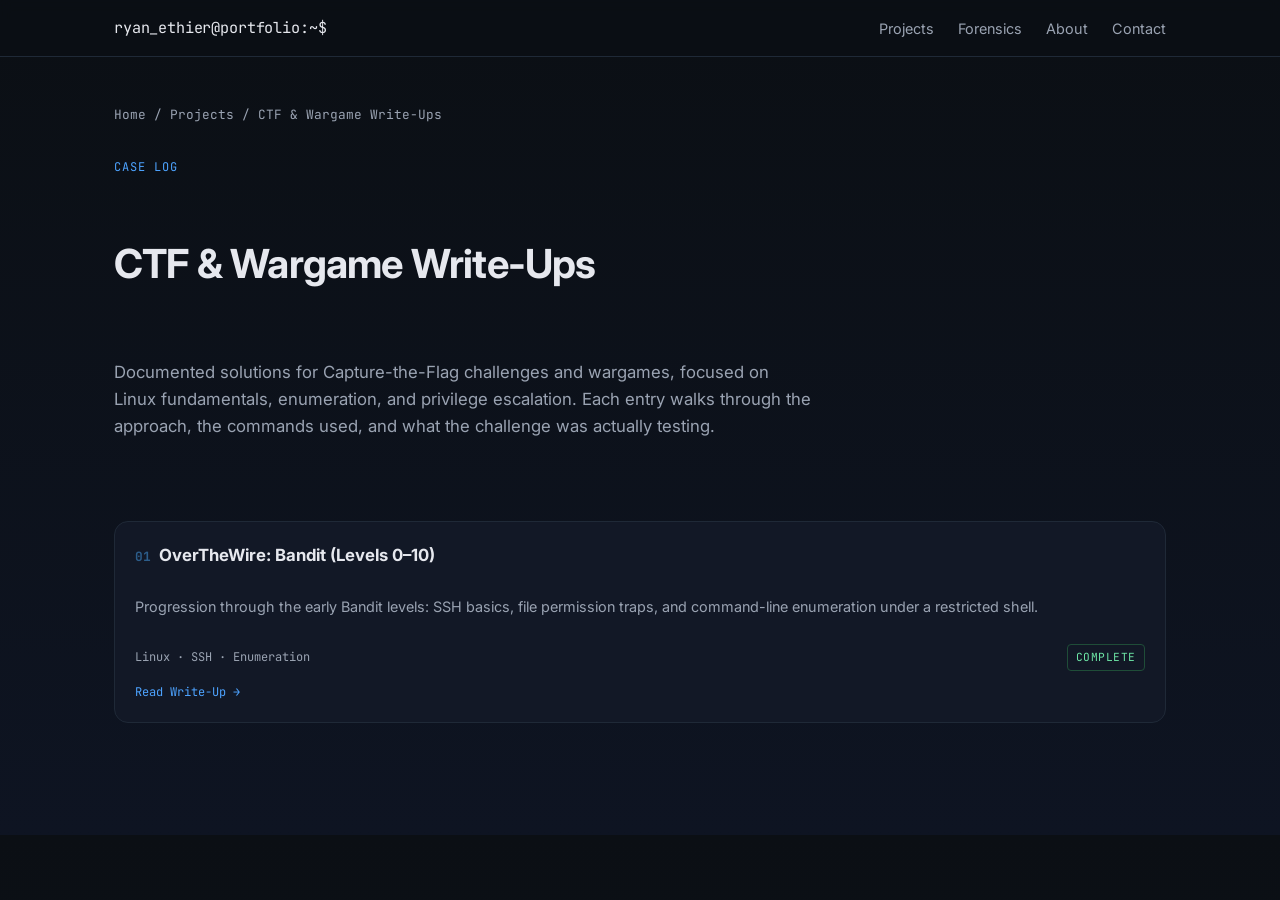
==== projects/ctf-writeups/index.html @ 8c74f714 "Fix nested folder structure" ====
<!DOCTYPE html>
<html lang="en">
<head>
<meta charset="UTF-8" />
<meta name="viewport" content="width=device-width, initial-scale=1.0" />
<title>CTF & Wargame Write-Ups | Ryan Ethier</title>
<meta name="description" content="Capture-the-Flag and wargame write-ups covering Linux privilege escalation, enumeration, and exploitation fundamentals." />
<link rel="icon" type="image/svg+xml" href="../../assets/favicon.svg" />
<link rel="preconnect" href="https://fonts.googleapis.com">
<link rel="preconnect" href="https://fonts.gstatic.com" crossorigin>
<link href="https://fonts.googleapis.com/css2?family=Inter:wght@300;400;500;600;700&family=JetBrains+Mono:wght@400;500&display=swap" rel="stylesheet">
<link rel="stylesheet" href="../../assets/style.css" />
</head>
<body>

<nav class="sitenav">
  <div class="container">
    <a href="../../index.html" class="brand">ryan_ethier@portfolio:~$</a>
    <ul>
      <li><a href="../../index.html#projects">Projects</a></li>
      <li><a href="../../index.html#forensics">Forensics</a></li>
      <li><a href="../../index.html#about">About</a></li>
      <li><a href="../../index.html#contact">Contact</a></li>
    </ul>
  </div>
</nav>

<div class="container">

<div class="breadcrumb"><a href="../../index.html">Home</a> / Projects / CTF &amp; Wargame Write-Ups</div>

<header>
  <span class="eyebrow">Case Log</span>
  <h1>CTF & Wargame Write-Ups</h1>
  <p>
    Documented solutions for Capture-the-Flag challenges and wargames, focused on Linux fundamentals,
    enumeration, and privilege escalation. Each entry walks through the approach, the commands used, and
    what the challenge was actually testing.
  </p>
</header>

<section>
  <div class="grid">

    <!--
      TEMPLATE ENTRY — duplicate this block for each write-up.
      Link href should point to a new page, e.g. bandit-level0-5.html
    -->
    <div class="card">
      <h3><span class="case-no">01</span> OverTheWire: Bandit (Levels 0&ndash;10)</h3>
      <p>
        Progression through the early Bandit levels: SSH basics, file permission traps, and command-line
        enumeration under a restricted shell.
      </p>
      <div class="meta">
        <span>Linux · SSH · Enumeration</span>
        <span class="status-tag done">Complete</span>
      </div>
      <div class="meta">
        <a href="bandit-0-10.html">Read Write-Up &rarr;</a>
      </div>
    </div>

  </div>
</section>

</div>
</body>
</html>
---- assets/style.css ----
:root {
  --bg: #0b0f14;
  --panel: #121826;
  --text: #e6e8ee;
  --muted: #9aa3b2;
  --accent: #4da3ff;
  --accent-dim: #2c5d8a;
  --border: #1f2937;
  --mono: 'JetBrains Mono', 'SFMono-Regular', Consolas, monospace;
}

* { box-sizing: border-box; }

html { scroll-behavior: smooth; }

body {
  margin: 0;
  font-family: 'Inter', system-ui, -apple-system, BlinkMacSystemFont, sans-serif;
  background: linear-gradient(180deg, #0b0f14, #0e1422);
  color: var(--text);
  line-height: 1.6;
}

a { color: var(--accent); text-decoration: none; }
a:hover { text-decoration: underline; }
a:focus-visible, button:focus-visible {
  outline: 2px solid var(--accent);
  outline-offset: 3px;
}

.container {
  max-width: 1100px;
  margin: 0 auto;
  padding: 3rem 1.5rem;
}

/* ---- Nav ---- */
nav.sitenav {
  border-bottom: 1px solid var(--border);
  background: rgba(11, 15, 20, 0.85);
  backdrop-filter: blur(6px);
  position: sticky;
  top: 0;
  z-index: 10;
}
nav.sitenav .container {
  padding: 1rem 1.5rem;
  display: flex;
  justify-content: space-between;
  align-items: center;
}
nav.sitenav .brand {
  font-family: var(--mono);
  font-size: 0.95rem;
  color: var(--text);
  letter-spacing: -0.01em;
}
nav.sitenav .brand:hover { text-decoration: none; color: var(--accent); }
nav.sitenav ul {
  list-style: none;
  display: flex;
  gap: 1.5rem;
  margin: 0;
  padding: 0;
  font-size: 0.9rem;
}
nav.sitenav a { color: var(--muted); }
nav.sitenav a:hover, nav.sitenav a.active { color: var(--text); }

/* ---- Header / Hero ---- */
header {
  display: grid;
  grid-template-columns: 1fr;
  gap: 1.25rem;
  margin-bottom: 4rem;
}
header h1 {
  font-size: 2.5rem;
  font-weight: 700;
  letter-spacing: -0.02em;
}
header p { max-width: 700px; color: var(--muted); font-size: 1.05rem; }

.badges { display: flex; flex-wrap: wrap; gap: 0.5rem; }
.badge {
  border: 1px solid var(--border);
  background: rgba(255,255,255,0.03);
  padding: 0.35rem 0.6rem;
  border-radius: 999px;
  font-size: 0.75rem;
  color: var(--muted);
  font-family: var(--mono);
}

.hero-actions { display: flex; gap: 0.75rem; flex-wrap: wrap; margin-top: 0.5rem; }
.btn {
  display: inline-block;
  padding: 0.6rem 1.1rem;
  border-radius: 8px;
  font-size: 0.9rem;
  font-weight: 500;
  border: 1px solid var(--border);
}
.btn:hover { text-decoration: none; }
.btn-primary {
  background: var(--accent);
  color: #04101f;
  border-color: var(--accent);
}
.btn-primary:hover { background: #6bb4ff; }
.btn-secondary { color: var(--text); background: rgba(255,255,255,0.03); }
.btn-secondary:hover { border-color: var(--accent); color: var(--accent); }

/* ---- Sections ---- */
section { margin-bottom: 4rem; }
section h2 {
  font-size: 1.6rem;
  margin-bottom: 1.25rem;
  border-bottom: 1px solid var(--border);
  padding-bottom: 0.5rem;
}
.eyebrow {
  font-family: var(--mono);
  font-size: 0.75rem;
  color: var(--accent);
  letter-spacing: 0.08em;
  text-transform: uppercase;
  margin-bottom: 0.5rem;
  display: block;
}

.grid {
  display: grid;
  grid-template-columns: repeat(auto-fit, minmax(280px, 1fr));
  gap: 1.25rem;
}

.card {
  background: var(--panel);
  border: 1px solid var(--border);
  border-radius: 14px;
  padding: 1.25rem;
  display: flex;
  flex-direction: column;
  gap: 0.75rem;
  transition: transform 0.15s ease, box-shadow 0.15s ease;
}
.card:hover { transform: translateY(-2px); box-shadow: 0 10px 25px rgba(0,0,0,0.25); }
.card h3 { font-size: 1.05rem; margin: 0; display: flex; align-items: baseline; gap: 0.5rem; }
.card .case-no {
  font-family: var(--mono);
  color: var(--accent-dim);
  font-size: 0.8rem;
}
.card p { font-size: 0.9rem; color: var(--muted); }
.card ul { padding-left: 1.1rem; margin: 0.25rem 0 0.5rem; color: var(--muted); font-size: 0.85rem; }

.meta {
  margin-top: auto;
  display: flex;
  justify-content: space-between;
  align-items: center;
  font-size: 0.75rem;
  color: var(--muted);
  font-family: var(--mono);
}

.status-tag {
  font-family: var(--mono);
  font-size: 0.7rem;
  padding: 0.2rem 0.5rem;
  border-radius: 4px;
  border: 1px solid var(--border);
  text-transform: uppercase;
  letter-spacing: 0.05em;
}
.status-tag.done { color: #6ee7a7; border-color: #1f4d38; }
.status-tag.progress { color: #f5c563; border-color: #4d3e1f; }
.status-tag.planned { color: var(--muted); }

/* ---- Empty / placeholder state ---- */
.empty-card {
  border: 1px dashed var(--border);
  border-radius: 14px;
  padding: 1.75rem;
  color: var(--muted);
  font-size: 0.9rem;
  text-align: center;
}
.empty-card span { display: block; font-family: var(--mono); font-size: 0.75rem; color: var(--accent-dim); margin-bottom: 0.5rem; }

/* ---- Write-up / detail pages ---- */
.breadcrumb {
  font-family: var(--mono);
  font-size: 0.8rem;
  color: var(--muted);
  margin-bottom: 2rem;
}
.breadcrumb a { color: var(--muted); }
.breadcrumb a:hover { color: var(--accent); }

article.writeup h1 { font-size: 2rem; margin-bottom: 0.5rem; }
article.writeup .subtitle { color: var(--muted); margin-bottom: 2rem; }
article.writeup h2 { font-size: 1.25rem; margin-top: 2.5rem; }
article.writeup pre {
  background: #080b10;
  border: 1px solid var(--border);
  border-radius: 8px;
  padding: 1rem;
  overflow-x: auto;
  font-family: var(--mono);
  font-size: 0.85rem;
}
article.writeup code {
  font-family: var(--mono);
  background: rgba(255,255,255,0.06);
  padding: 0.1rem 0.35rem;
  border-radius: 4px;
  font-size: 0.85em;
}

footer {
  border-top: 1px solid var(--border);
  padding-top: 2rem;
  text-align: center;
  color: var(--muted);
  font-size: 0.85rem;
}

@media (max-width: 640px) {
  nav.sitenav ul { gap: 1rem; }
  header h1 { font-size: 2rem; }
}
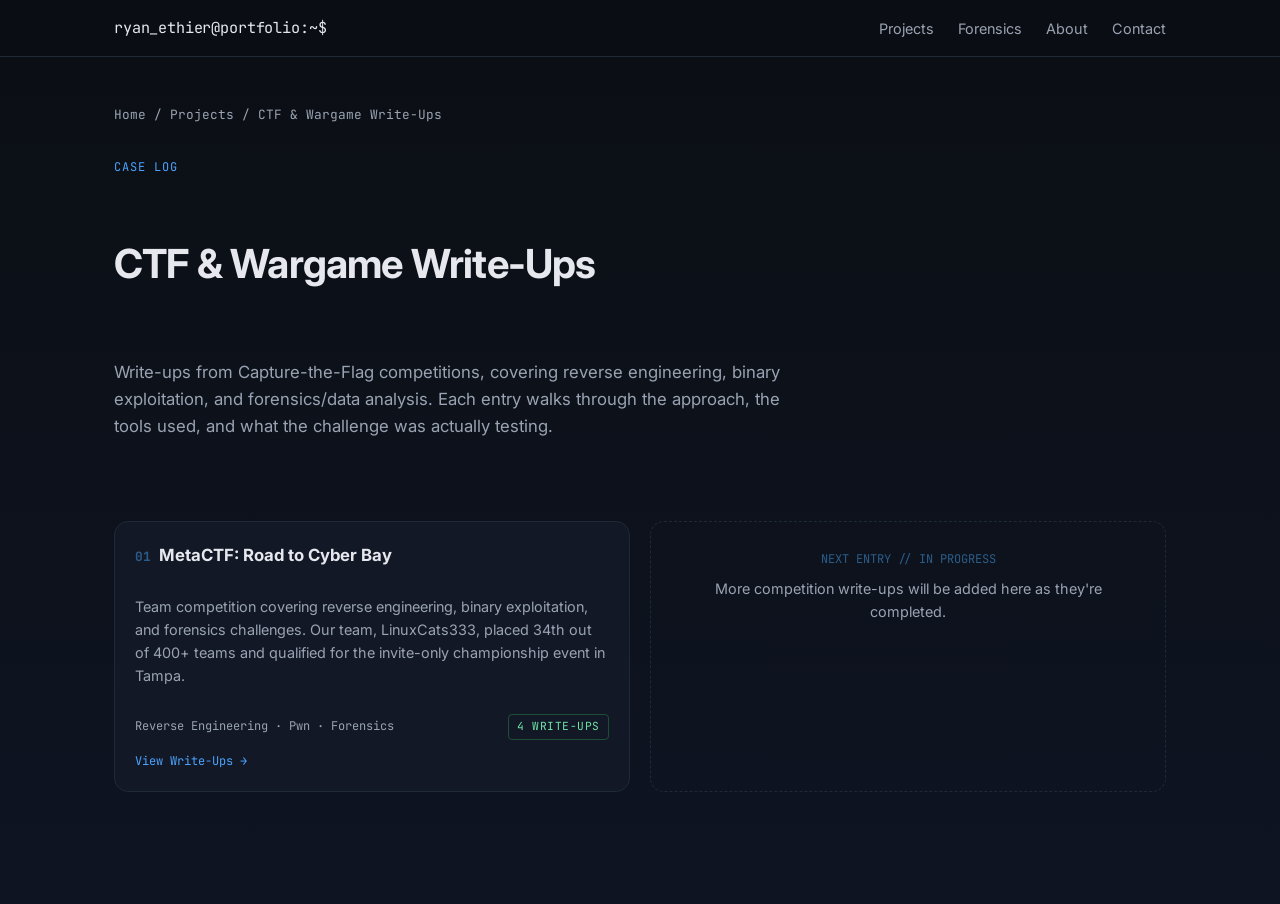
==== commit a1559e23: "Revise CTF write-up content and descriptions Updated the description and content for CTF write-ups, " ====
--- a/projects/ctf-writeups/index.html
+++ b/projects/ctf-writeups/index.html
@@ -4,7 +4,7 @@
 <meta charset="UTF-8" />
 <meta name="viewport" content="width=device-width, initial-scale=1.0" />
 <title>CTF & Wargame Write-Ups | Ryan Ethier</title>
-<meta name="description" content="Capture-the-Flag and wargame write-ups covering Linux privilege escalation, enumeration, and exploitation fundamentals." />
+<meta name="description" content="Capture-the-Flag competition write-ups covering reverse engineering, binary exploitation, and forensics challenges." />
 <link rel="icon" type="image/svg+xml" href="../../assets/favicon.svg" />
 <link rel="preconnect" href="https://fonts.googleapis.com">
 <link rel="preconnect" href="https://fonts.gstatic.com" crossorigin>
@@ -33,32 +33,34 @@
   <span class="eyebrow">Case Log</span>
   <h1>CTF & Wargame Write-Ups</h1>
   <p>
-    Documented solutions for Capture-the-Flag challenges and wargames, focused on Linux fundamentals,
-    enumeration, and privilege escalation. Each entry walks through the approach, the commands used, and
-    what the challenge was actually testing.
+    Write-ups from Capture-the-Flag competitions, covering reverse engineering, binary exploitation,
+    and forensics/data analysis. Each entry walks through the approach, the tools used, and what the
+    challenge was actually testing.
   </p>
 </header>
 
 <section>
   <div class="grid">
 
-    <!--
-      TEMPLATE ENTRY — duplicate this block for each write-up.
-      Link href should point to a new page, e.g. bandit-level0-5.html
-    -->
     <div class="card">
-      <h3><span class="case-no">01</span> OverTheWire: Bandit (Levels 0&ndash;10)</h3>
+      <h3><span class="case-no">01</span> MetaCTF: Road to Cyber Bay</h3>
       <p>
-        Progression through the early Bandit levels: SSH basics, file permission traps, and command-line
-        enumeration under a restricted shell.
+        Team competition covering reverse engineering, binary exploitation, and forensics challenges.
+        Our team, LinuxCats333, placed 34th out of 400+ teams and qualified for the invite-only
+        championship event in Tampa.
       </p>
       <div class="meta">
-        <span>Linux · SSH · Enumeration</span>
-        <span class="status-tag done">Complete</span>
+        <span>Reverse Engineering · Pwn · Forensics</span>
+        <span class="status-tag done">4 Write-Ups</span>
       </div>
       <div class="meta">
-        <a href="bandit-0-10.html">Read Write-Up &rarr;</a>
+        <a href="metactf-road-to-cyber-bay/index.html">View Write-Ups &rarr;</a>
       </div>
+    </div>
+
+    <div class="empty-card">
+      <span>NEXT ENTRY // IN PROGRESS</span>
+      More competition write-ups will be added here as they're completed.
     </div>
 
   </div>
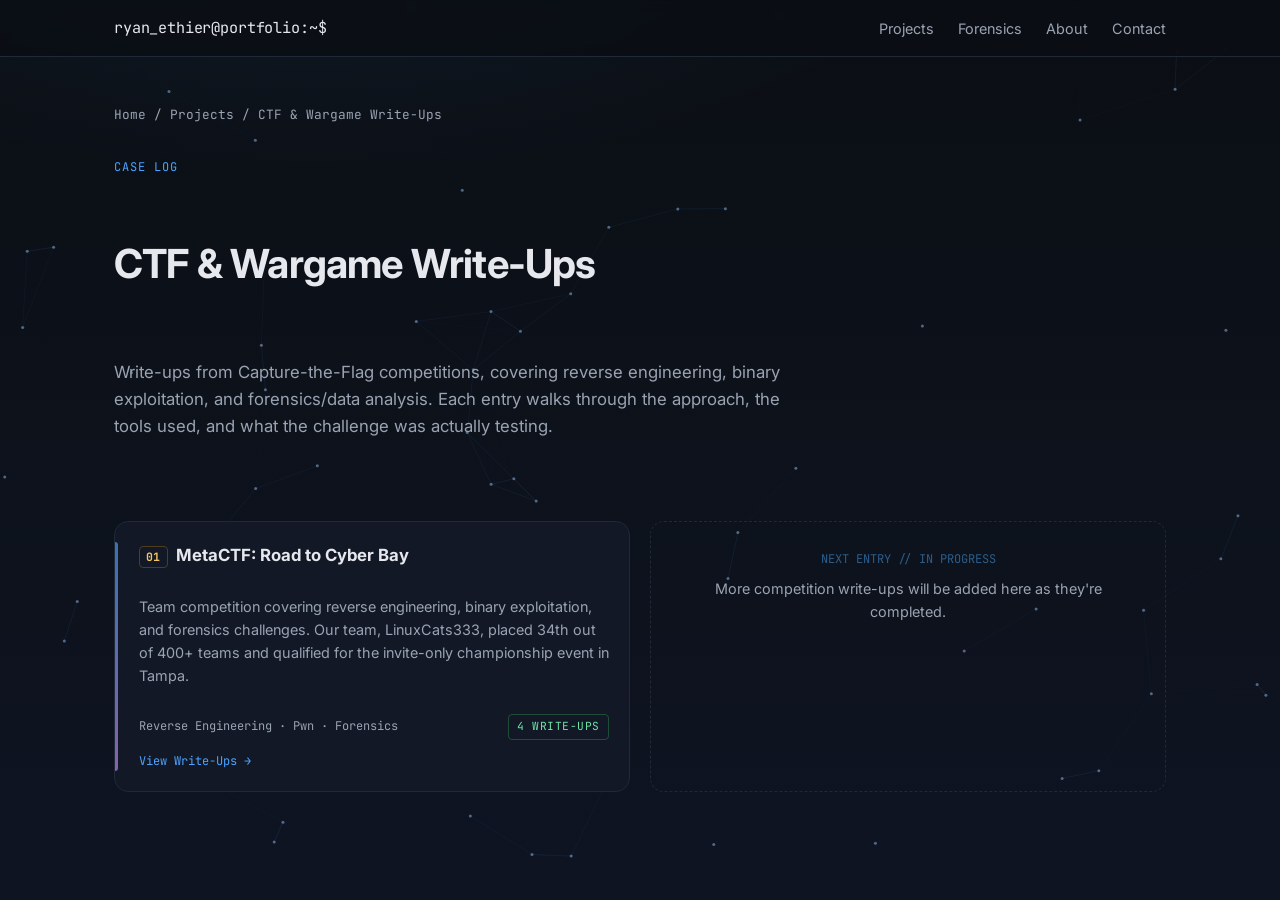
==== commit a29bcc88: "Bring the site to life: motion, generative canvas, bolder identity Applies all three preview treatme" ====
--- a/projects/ctf-writeups/index.html
+++ b/projects/ctf-writeups/index.html
@@ -10,8 +10,11 @@
 <link rel="preconnect" href="https://fonts.gstatic.com" crossorigin>
 <link href="https://fonts.googleapis.com/css2?family=Inter:wght@300;400;500;600;700&family=JetBrains+Mono:wght@400;500&display=swap" rel="stylesheet">
 <link rel="stylesheet" href="../../assets/style.css" />
+<script>document.documentElement.classList.add('js')</script>
 </head>
 <body>
+
+<canvas id="constellation" aria-hidden="true"></canvas>
 
 <nav class="sitenav">
   <div class="container">
@@ -29,7 +32,7 @@
 
 <div class="breadcrumb"><a href="../../index.html">Home</a> / Projects / CTF &amp; Wargame Write-Ups</div>
 
-<header>
+<header class="reveal">
   <span class="eyebrow">Case Log</span>
   <h1>CTF & Wargame Write-Ups</h1>
   <p>
@@ -42,7 +45,7 @@
 <section>
   <div class="grid">
 
-    <div class="card">
+    <div class="card reveal">
       <h3><span class="case-no">01</span> MetaCTF: Road to Cyber Bay</h3>
       <p>
         Team competition covering reverse engineering, binary exploitation, and forensics challenges.
@@ -58,7 +61,7 @@
       </div>
     </div>
 
-    <div class="empty-card">
+    <div class="empty-card reveal">
       <span>NEXT ENTRY // IN PROGRESS</span>
       More competition write-ups will be added here as they're completed.
     </div>
@@ -67,5 +70,7 @@
 </section>
 
 </div>
+
+<script src="../../assets/site.js" defer></script>
 </body>
 </html>
--- a/assets/style.css
+++ b/assets/style.css
@@ -7,6 +7,10 @@
   --accent-dim: #2c5d8a;
   --border: #1f2937;
   --mono: 'JetBrains Mono', 'SFMono-Regular', Consolas, monospace;
+  /* extended accent palette */
+  --green: #6ee7a7;
+  --amber: #f5c563;
+  --magenta: #c58af5;
 }
 
 * { box-sizing: border-box; }
@@ -16,9 +20,34 @@
 body {
   margin: 0;
   font-family: 'Inter', system-ui, -apple-system, BlinkMacSystemFont, sans-serif;
-  background: linear-gradient(180deg, #0b0f14, #0e1422);
   color: var(--text);
   line-height: 1.6;
+  min-height: 100vh;
+  background:
+    radial-gradient(1200px 600px at 12% -10%, rgba(77, 163, 255, 0.10), transparent 60%),
+    radial-gradient(1000px 520px at 100% 8%, rgba(110, 231, 167, 0.06), transparent 55%),
+    radial-gradient(900px 500px at 50% 120%, rgba(197, 138, 245, 0.06), transparent 60%),
+    linear-gradient(180deg, #0b0f14, #0e1422);
+  background-attachment: fixed;
+  background-size: 200% 200%, 200% 200%, 200% 200%, 100% 100%;
+}
+@media (prefers-reduced-motion: no-preference) {
+  body { animation: driftBG 28s ease-in-out infinite alternate; }
+}
+@keyframes driftBG {
+  0%   { background-position: 0% 0%, 100% 0%, 50% 100%, 0 0; }
+  100% { background-position: 40% 30%, 30% 55%, 30% 70%, 0 0; }
+}
+
+/* ---- Generative background canvas ---- */
+#constellation {
+  position: fixed;
+  inset: 0;
+  width: 100%;
+  height: 100%;
+  z-index: 0;
+  pointer-events: none;
+  display: block;
 }
 
 a { color: var(--accent); text-decoration: none; }
@@ -32,6 +61,8 @@
   max-width: 1100px;
   margin: 0 auto;
   padding: 3rem 1.5rem;
+  position: relative;
+  z-index: 1;
 }
 
 /* ---- Nav ---- */
@@ -81,6 +112,62 @@
 }
 header p { max-width: 700px; color: var(--muted); font-size: 1.05rem; }
 
+/* ---- Terminal-window hero frame ---- */
+.term {
+  border: 1px solid var(--border);
+  border-radius: 12px;
+  overflow: hidden;
+  background: #0a0e15;
+  box-shadow: 0 24px 60px rgba(0, 0, 0, 0.45);
+}
+.term-bar {
+  display: flex;
+  align-items: center;
+  gap: 0.5rem;
+  padding: 0.6rem 0.9rem;
+  background: linear-gradient(180deg, #131a29, #0f1522);
+  border-bottom: 1px solid var(--border);
+}
+.term-bar .dot { width: 11px; height: 11px; border-radius: 50%; flex: none; }
+.term-bar .dot.r { background: #ff5f57; }
+.term-bar .dot.y { background: #febc2e; }
+.term-bar .dot.g { background: #28c840; }
+.term-title {
+  margin-left: 0.5rem;
+  font-family: var(--mono);
+  font-size: 0.75rem;
+  color: var(--muted);
+}
+.term-body { padding: 1.5rem 1.4rem 1.7rem; font-family: var(--mono); font-size: 0.9rem; }
+.term-prompt { color: var(--green); }
+.term-flag { color: var(--amber); }
+.term-out { color: var(--muted); margin: 0.55rem 0 0; font-size: 0.85rem; }
+.term-body h1 {
+  font-family: 'Inter', system-ui, sans-serif;
+  font-size: 2.9rem;
+  font-weight: 800;
+  letter-spacing: -0.02em;
+  margin: 0.55rem 0 0.2rem;
+  background: linear-gradient(92deg, var(--text) 18%, var(--accent) 62%, var(--magenta));
+  -webkit-background-clip: text;
+  background-clip: text;
+  color: transparent;
+}
+
+/* ---- Blinking cursor ---- */
+.cursor {
+  display: inline-block;
+  width: 0.55ch;
+  height: 1em;
+  vertical-align: text-bottom;
+  background: var(--accent);
+  margin-left: 0.15ch;
+}
+@media (prefers-reduced-motion: no-preference) {
+  .cursor { animation: blink 1.05s steps(1) infinite; }
+}
+@keyframes blink { 50% { opacity: 0; } }
+
 .badges { display: flex; flex-wrap: wrap; gap: 0.5rem; }
 .badge {
   border: 1px solid var(--border);
@@ -91,6 +178,11 @@
   color: var(--muted);
   font-family: var(--mono);
 }
+/* rotating accent tint across the badge row */
+.badges .badge:nth-child(4n+1) { border-color: var(--accent-dim); color: #bcd8f5; }
+.badges .badge:nth-child(4n+2) { border-color: #1f4d38; color: var(--green); }
+.badges .badge:nth-child(4n+3) { border-color: #4d3e1f; color: var(--amber); }
+.badges .badge:nth-child(4n)   { border-color: #4a2f57; color: var(--magenta); }
 
 .hero-actions { display: flex; gap: 0.75rem; flex-wrap: wrap; margin-top: 0.5rem; }
 .btn {
@@ -116,8 +208,23 @@
 section h2 {
   font-size: 1.6rem;
   margin-bottom: 1.25rem;
-  border-bottom: 1px solid var(--border);
   padding-bottom: 0.5rem;
+  display: flex;
+  align-items: center;
+  gap: 0.75rem;
+}
+section h2::before {
+  content: "//";
+  font-family: var(--mono);
+  color: var(--magenta);
+  font-size: 1.05rem;
+  flex: none;
+}
+section h2::after {
+  content: "";
+  flex: 1;
+  height: 1px;
+  background: repeating-linear-gradient(90deg, var(--accent-dim) 0 8px, transparent 8px 14px);
 }
 .eyebrow {
   font-family: var(--mono);
@@ -139,18 +246,39 @@
   background: var(--panel);
   border: 1px solid var(--border);
   border-radius: 14px;
-  padding: 1.25rem;
+  padding: 1.25rem 1.25rem 1.25rem 1.5rem;
+  position: relative;
   display: flex;
   flex-direction: column;
   gap: 0.75rem;
-  transition: transform 0.15s ease, box-shadow 0.15s ease;
-}
-.card:hover { transform: translateY(-2px); box-shadow: 0 10px 25px rgba(0,0,0,0.25); }
-.card h3 { font-size: 1.05rem; margin: 0; display: flex; align-items: baseline; gap: 0.5rem; }
+  transition: transform 0.16s ease, box-shadow 0.16s ease, border-color 0.16s ease;
+}
+.card::before {
+  content: "";
+  position: absolute;
+  left: 0;
+  top: 1.25rem;
+  bottom: 1.25rem;
+  width: 3px;
+  border-radius: 0 3px 3px 0;
+  background: linear-gradient(180deg, var(--accent), var(--magenta));
+  opacity: 0.65;
+  transition: opacity 0.16s ease;
+}
+.card:hover {
+  transform: translateY(-3px);
+  border-color: var(--accent-dim);
+  box-shadow: 0 14px 40px rgba(0,0,0,0.35), 0 0 0 1px rgba(77,163,255,0.12);
+}
+.card:hover::before { opacity: 1; }
+.card h3 { font-size: 1.05rem; margin: 0; display: flex; align-items: baseline; gap: 0.5rem; flex-wrap: wrap; }
 .card .case-no {
   font-family: var(--mono);
-  color: var(--accent-dim);
-  font-size: 0.8rem;
+  color: var(--amber);
+  font-size: 0.72rem;
+  border: 1px solid #4d3e1f;
+  padding: 0.08rem 0.4rem;
+  border-radius: 4px;
 }
 .card p { font-size: 0.9rem; color: var(--muted); }
 .card ul { padding-left: 1.1rem; margin: 0.25rem 0 0.5rem; color: var(--muted); font-size: 0.85rem; }
@@ -201,7 +329,12 @@
 
 article.writeup h1 { font-size: 2rem; margin-bottom: 0.5rem; }
 article.writeup .subtitle { color: var(--muted); margin-bottom: 2rem; }
-article.writeup h2 { font-size: 1.25rem; margin-top: 2.5rem; }
+article.writeup h2 {
+  font-size: 1.25rem;
+  margin-top: 2.5rem;
+  padding-left: 0.75rem;
+  border-left: 3px solid var(--accent);
+}
 article.writeup pre {
   background: #080b10;
   border: 1px solid var(--border);
@@ -227,7 +360,21 @@
   font-size: 0.85rem;
 }
 
+/* ---- Scroll reveal (only armed when JS is present) ---- */
+.js .reveal {
+  opacity: 0;
+  transform: translateY(16px);
+  transition: opacity 0.6s ease, transform 0.6s ease;
+}
+.js .reveal.in { opacity: 1; transform: none; }
+@media (prefers-reduced-motion: reduce) {
+  .js .reveal { opacity: 1; transform: none; transition: none; }
+  html { scroll-behavior: auto; }
+}
+
 @media (max-width: 640px) {
   nav.sitenav ul { gap: 1rem; }
   header h1 { font-size: 2rem; }
-}
+  .term-body h1 { font-size: 2rem; }
+  .term-body { font-size: 0.82rem; }
+}
